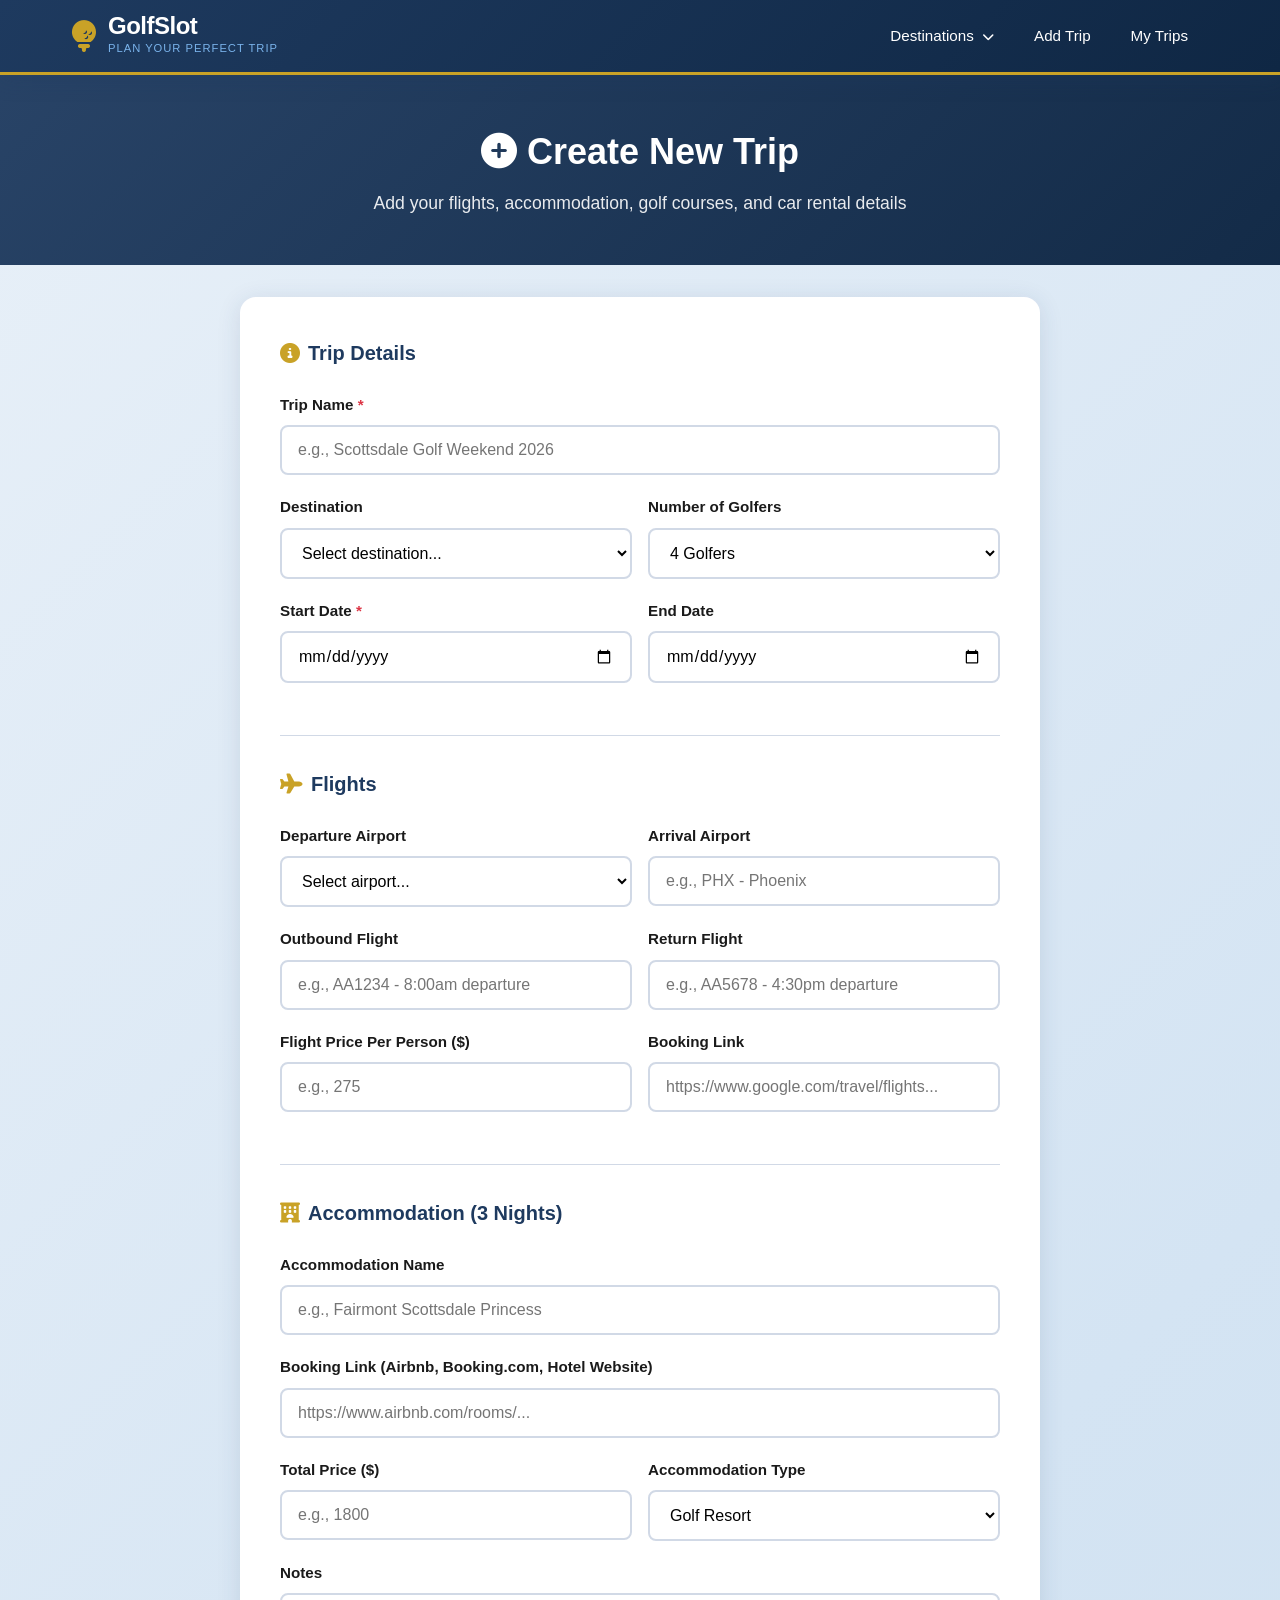
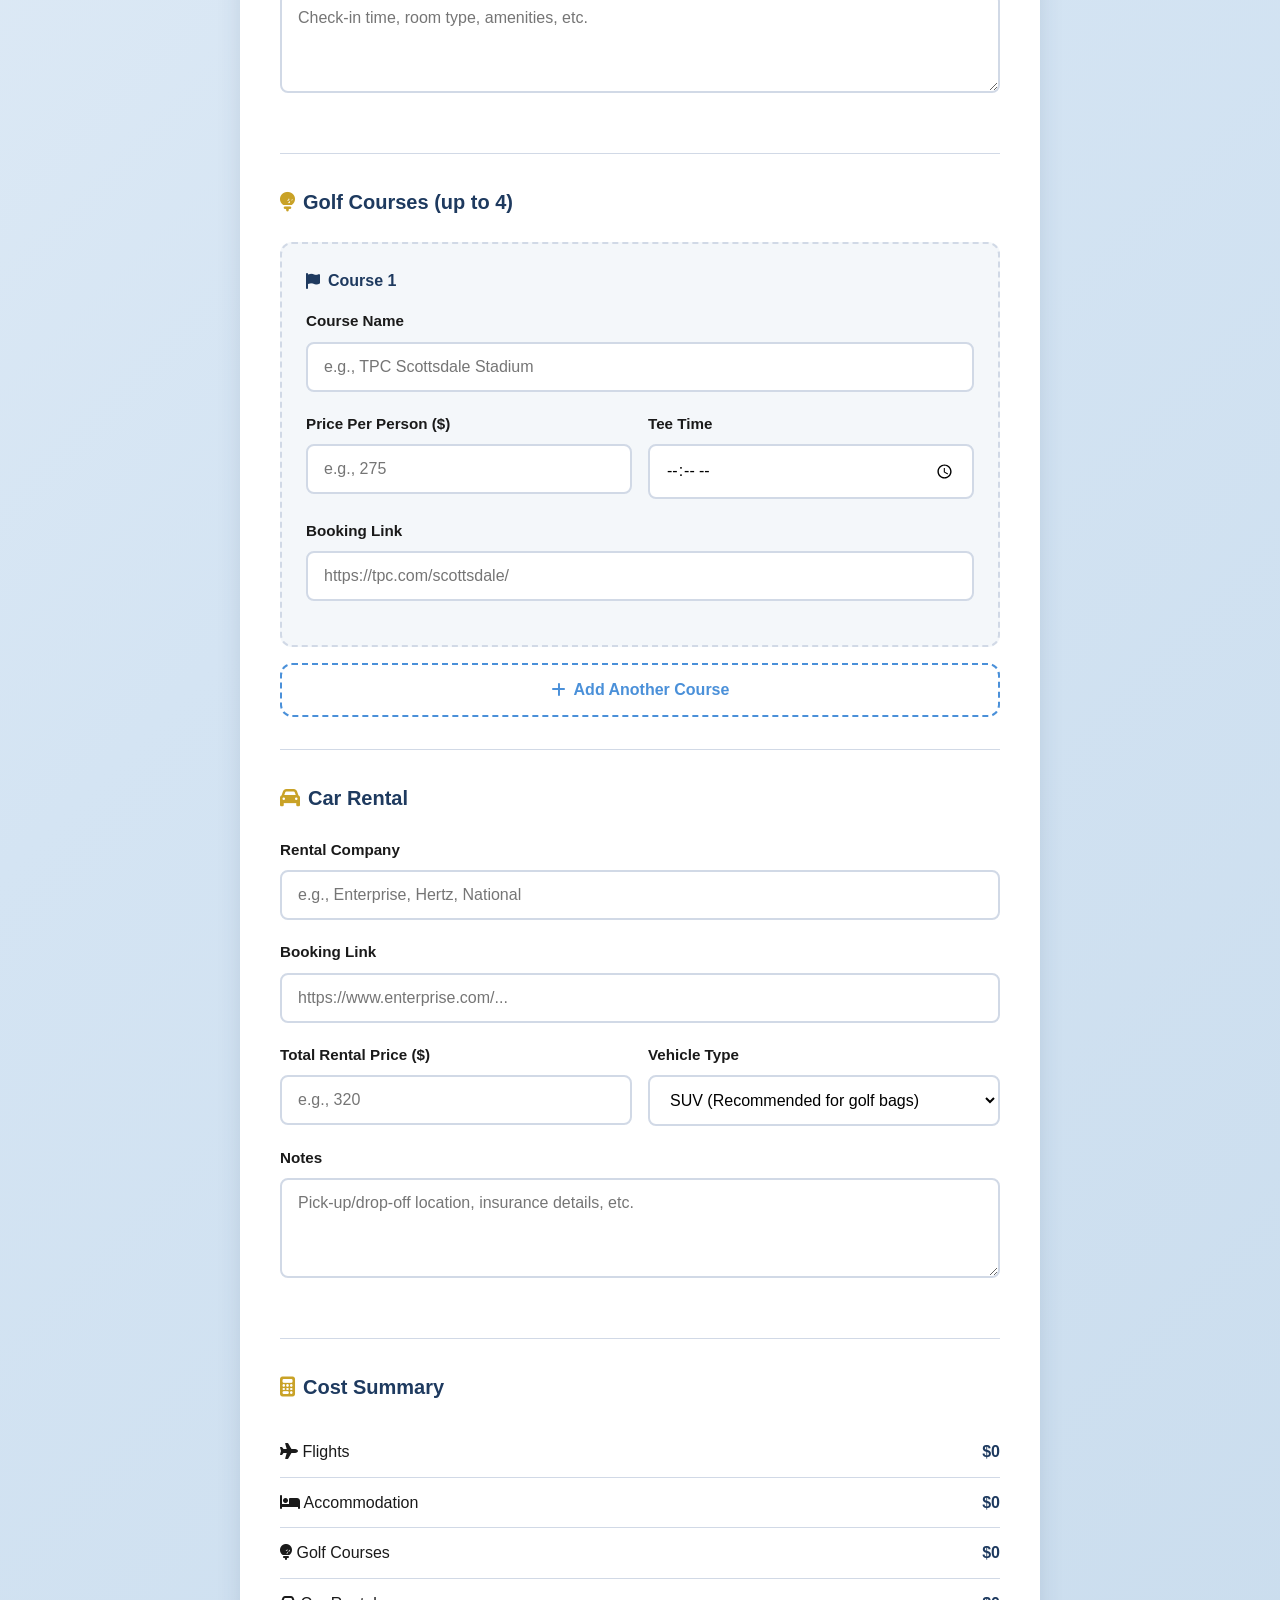
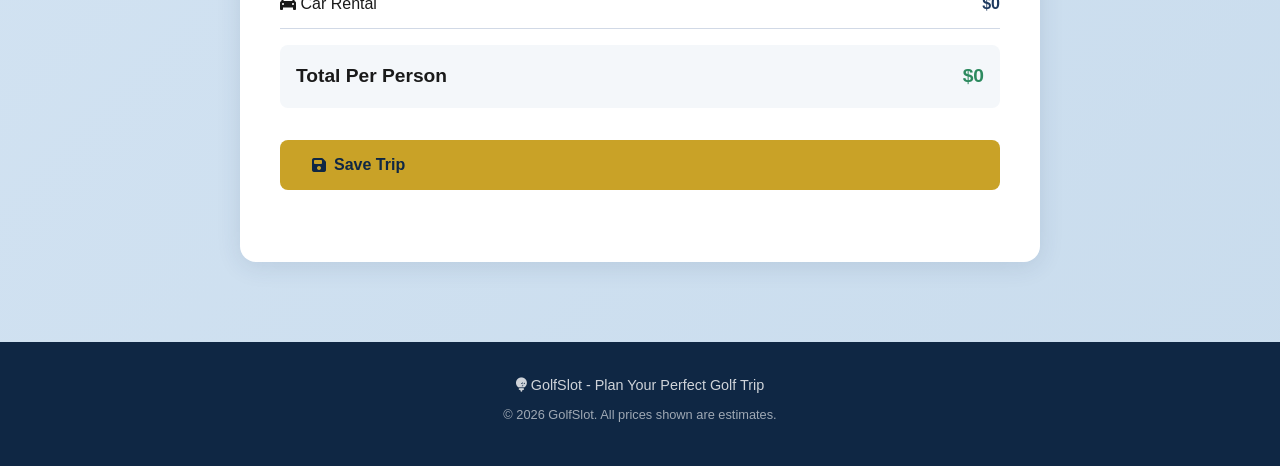
==== add-trip.html @ 65b86a1d "Initial commit: GolfSlot golf trip planner" ====
<!DOCTYPE html>
<html lang="en">
<head>
    <meta charset="UTF-8">
    <meta name="viewport" content="width=device-width, initial-scale=1.0">
    <meta name="description" content="Create your custom 3-night golf trip with flights, accommodation, courses, and car rental.">
    <title>Add New Trip | GolfSlot</title>
    <link rel="stylesheet" href="styles.css">
    <link rel="stylesheet" href="https://cdnjs.cloudflare.com/ajax/libs/font-awesome/6.4.0/css/all.min.css">
</head>
<body>
    <!-- Navigation -->
    <nav class="main-nav">
        <div class="nav-container">
            <a href="index.html" class="logo-link">
                <div class="site-logo">
                    <i class="fas fa-golf-ball logo-icon"></i>
                    <div class="logo-text-container">
                        <span class="logo-text">GolfSlot</span>
                        <span class="logo-tagline">Plan Your Perfect Trip</span>
                    </div>
                </div>
            </a>
            
            <button class="mobile-menu-toggle" aria-label="Toggle menu">
                <span></span>
                <span></span>
                <span></span>
            </button>
            
            <ul class="nav-menu">
                <li class="nav-item dropdown">
                    <a href="#" class="nav-link">
                        Destinations <i class="fas fa-chevron-down"></i>
                    </a>
                    <ul class="dropdown-menu">
                        <li><a href="scottsdale.html">Scottsdale, Arizona</a></li>
                        <li><a href="naples.html">Streamsong (via Tampa)</a></li>
                        <li><a href="dallas.html">Dallas/Fort Worth</a></li>
                        <li><a href="orlando.html">Streamsong (via Orlando)</a></li>
                    </ul>
                </li>
                
                <li class="nav-item">
                    <a href="add-trip.html" class="nav-link">Add Trip</a>
                </li>
                
                <li class="nav-item">
                    <a href="my-trips.html" class="nav-link">My Trips</a>
                </li>
            </ul>
        </div>
    </nav>

    <!-- Page Header -->
    <section class="itinerary-header">
        <h1><i class="fas fa-plus-circle"></i> Create New Trip</h1>
        <p>Add your flights, accommodation, golf courses, and car rental details</p>
    </section>

    <!-- Form Content -->
    <div class="container">
        <form class="form-container" id="tripForm">
            <!-- Trip Details Section -->
            <div class="form-section">
                <h2 class="form-section-title">
                    <i class="fas fa-info-circle"></i> Trip Details
                </h2>
                
                <div class="form-group">
                    <label for="tripName">Trip Name <span class="required">*</span></label>
                    <input type="text" id="tripName" class="form-input" placeholder="e.g., Scottsdale Golf Weekend 2026" required>
                </div>
                
                <div class="form-row">
                    <div class="form-group">
                        <label for="destination">Destination</label>
                        <select id="destination" class="form-select">
                            <option value="">Select destination...</option>
                            <option value="scottsdale">Scottsdale, Arizona</option>
                            <option value="naples">Naples, Florida</option>
                            <option value="dallas">Dallas/Fort Worth, Texas</option>
                            <option value="orlando">Orlando, Florida</option>
                            <option value="other">Other</option>
                        </select>
                    </div>
                    <div class="form-group">
                        <label for="numPeople">Number of Golfers</label>
                        <select id="numPeople" class="form-select">
                            <option value="2">2 Golfers</option>
                            <option value="3">3 Golfers</option>
                            <option value="4" selected>4 Golfers</option>
                            <option value="5">5 Golfers</option>
                            <option value="6">6 Golfers</option>
                            <option value="8">8 Golfers</option>
                        </select>
                    </div>
                </div>
                
                <div class="form-row">
                    <div class="form-group">
                        <label for="startDate">Start Date <span class="required">*</span></label>
                        <input type="date" id="startDate" class="form-input" required>
                    </div>
                    <div class="form-group">
                        <label for="endDate">End Date</label>
                        <input type="date" id="endDate" class="form-input">
                    </div>
                </div>
            </div>

            <!-- Flights Section -->
            <div class="form-section">
                <h2 class="form-section-title">
                    <i class="fas fa-plane"></i> Flights
                </h2>
                
                <div class="form-row">
                    <div class="form-group">
                        <label for="departureAirport">Departure Airport</label>
                        <select id="departureAirport" class="form-select">
                            <option value="">Select airport...</option>
                            <option value="LAX">LAX - Los Angeles</option>
                            <option value="EWR">EWR - Newark</option>
                            <option value="JFK">JFK - New York</option>
                            <option value="ORD">ORD - Chicago O'Hare</option>
                            <option value="SFO">SFO - San Francisco</option>
                            <option value="other">Other</option>
                        </select>
                    </div>
                    <div class="form-group">
                        <label for="arrivalAirport">Arrival Airport</label>
                        <input type="text" id="arrivalAirport" class="form-input" placeholder="e.g., PHX - Phoenix">
                    </div>
                </div>
                
                <div class="form-row">
                    <div class="form-group">
                        <label for="outboundFlight">Outbound Flight</label>
                        <input type="text" id="outboundFlight" class="form-input" placeholder="e.g., AA1234 - 8:00am departure">
                    </div>
                    <div class="form-group">
                        <label for="returnFlight">Return Flight</label>
                        <input type="text" id="returnFlight" class="form-input" placeholder="e.g., AA5678 - 4:30pm departure">
                    </div>
                </div>
                
                <div class="form-row">
                    <div class="form-group">
                        <label for="flightPrice">Flight Price Per Person ($)</label>
                        <input type="number" id="flightPrice" class="form-input" placeholder="e.g., 275" min="0" step="1">
                    </div>
                    <div class="form-group">
                        <label for="flightLink">Booking Link</label>
                        <input type="url" id="flightLink" class="form-input" placeholder="https://www.google.com/travel/flights...">
                    </div>
                </div>
            </div>

            <!-- Accommodation Section -->
            <div class="form-section">
                <h2 class="form-section-title">
                    <i class="fas fa-hotel"></i> Accommodation (3 Nights)
                </h2>
                
                <div class="form-group">
                    <label for="accommodationName">Accommodation Name</label>
                    <input type="text" id="accommodationName" class="form-input" placeholder="e.g., Fairmont Scottsdale Princess">
                </div>
                
                <div class="form-group">
                    <label for="accommodationLink">Booking Link (Airbnb, Booking.com, Hotel Website)</label>
                    <input type="url" id="accommodationLink" class="form-input" placeholder="https://www.airbnb.com/rooms/...">
                </div>
                
                <div class="form-row">
                    <div class="form-group">
                        <label for="accommodationPrice">Total Price ($)</label>
                        <input type="number" id="accommodationPrice" class="form-input" placeholder="e.g., 1800" min="0" step="1">
                    </div>
                    <div class="form-group">
                        <label for="accommodationType">Accommodation Type</label>
                        <select id="accommodationType" class="form-select">
                            <option value="resort">Golf Resort</option>
                            <option value="hotel">Hotel</option>
                            <option value="airbnb">Airbnb/Vacation Rental</option>
                            <option value="other">Other</option>
                        </select>
                    </div>
                </div>
                
                <div class="form-group">
                    <label for="accommodationNotes">Notes</label>
                    <textarea id="accommodationNotes" class="form-textarea" placeholder="Check-in time, room type, amenities, etc."></textarea>
                </div>
            </div>

            <!-- Golf Courses Section -->
            <div class="form-section">
                <h2 class="form-section-title">
                    <i class="fas fa-golf-ball"></i> Golf Courses (up to 4)
                </h2>
                
                <div id="coursesContainer">
                    <!-- Course 1 -->
                    <div class="course-entry" data-course="1">
                        <div class="course-entry-header">
                            <span class="course-entry-title">
                                <i class="fas fa-flag"></i> Course 1
                            </span>
                        </div>
                        <div class="form-group">
                            <label>Course Name</label>
                            <input type="text" class="form-input course-name" placeholder="e.g., TPC Scottsdale Stadium">
                        </div>
                        <div class="form-row">
                            <div class="form-group">
                                <label>Price Per Person ($)</label>
                                <input type="number" class="form-input course-price" placeholder="e.g., 275" min="0" step="1">
                            </div>
                            <div class="form-group">
                                <label>Tee Time</label>
                                <input type="time" class="form-input course-time">
                            </div>
                        </div>
                        <div class="form-group">
                            <label>Booking Link</label>
                            <input type="url" class="form-input course-link" placeholder="https://tpc.com/scottsdale/">
                        </div>
                    </div>
                </div>
                
                <button type="button" class="add-course-btn" id="addCourseBtn">
                    <i class="fas fa-plus"></i> Add Another Course
                </button>
            </div>

            <!-- Car Rental Section -->
            <div class="form-section">
                <h2 class="form-section-title">
                    <i class="fas fa-car"></i> Car Rental
                </h2>
                
                <div class="form-group">
                    <label for="carCompany">Rental Company</label>
                    <input type="text" id="carCompany" class="form-input" placeholder="e.g., Enterprise, Hertz, National">
                </div>
                
                <div class="form-group">
                    <label for="carLink">Booking Link</label>
                    <input type="url" id="carLink" class="form-input" placeholder="https://www.enterprise.com/...">
                </div>
                
                <div class="form-row">
                    <div class="form-group">
                        <label for="carPrice">Total Rental Price ($)</label>
                        <input type="number" id="carPrice" class="form-input" placeholder="e.g., 320" min="0" step="1">
                    </div>
                    <div class="form-group">
                        <label for="carType">Vehicle Type</label>
                        <select id="carType" class="form-select">
                            <option value="compact">Compact</option>
                            <option value="midsize">Midsize</option>
                            <option value="suv" selected>SUV (Recommended for golf bags)</option>
                            <option value="minivan">Minivan</option>
                            <option value="luxury">Luxury</option>
                        </select>
                    </div>
                </div>
                
                <div class="form-group">
                    <label for="carNotes">Notes</label>
                    <textarea id="carNotes" class="form-textarea" placeholder="Pick-up/drop-off location, insurance details, etc."></textarea>
                </div>
            </div>

            <!-- Summary & Save -->
            <div class="form-section" style="border-bottom: none;">
                <h2 class="form-section-title">
                    <i class="fas fa-calculator"></i> Cost Summary
                </h2>
                
                <div class="cost-summary" style="margin-top: 0; box-shadow: none; padding: 0;">
                    <div class="cost-item" id="summaryFlights">
                        <span><i class="fas fa-plane"></i> Flights</span>
                        <span>$0</span>
                    </div>
                    <div class="cost-item" id="summaryAccommodation">
                        <span><i class="fas fa-bed"></i> Accommodation</span>
                        <span>$0</span>
                    </div>
                    <div class="cost-item" id="summaryGolf">
                        <span><i class="fas fa-golf-ball"></i> Golf Courses</span>
                        <span>$0</span>
                    </div>
                    <div class="cost-item" id="summaryCar">
                        <span><i class="fas fa-car"></i> Car Rental</span>
                        <span>$0</span>
                    </div>
                    
                    <div class="cost-total" id="summaryTotal">
                        <span>Total Per Person</span>
                        <span>$0</span>
                    </div>
                </div>
                
                <div style="margin-top: 2rem;">
                    <button type="submit" class="btn btn-primary" style="width: 100%;">
                        <i class="fas fa-save"></i> Save Trip
                    </button>
                </div>
            </div>
        </form>
    </div>

    <!-- Footer -->
    <footer>
        <div class="footer-content">
            <p><i class="fas fa-golf-ball"></i> GolfSlot - Plan Your Perfect Golf Trip</p>
            <p style="font-size: 0.8rem; opacity: 0.6;">© 2026 GolfSlot. All prices shown are estimates.</p>
        </div>
    </footer>

    <script src="navigation.js"></script>
    <script>
        document.addEventListener('DOMContentLoaded', function() {
            let courseCount = 1;
            const maxCourses = 4;
            
            // Add Course Button
            const addCourseBtn = document.getElementById('addCourseBtn');
            const coursesContainer = document.getElementById('coursesContainer');
            
            addCourseBtn.addEventListener('click', function() {
                if (courseCount >= maxCourses) {
                    alert('Maximum of 4 courses allowed per trip.');
                    return;
                }
                
                courseCount++;
                
                const courseEntry = document.createElement('div');
                courseEntry.className = 'course-entry';
                courseEntry.dataset.course = courseCount;
                courseEntry.innerHTML = `
                    <div class="course-entry-header">
                        <span class="course-entry-title">
                            <i class="fas fa-flag"></i> Course ${courseCount}
                        </span>
                        <button type="button" class="remove-course-btn" title="Remove course">
                            <i class="fas fa-times"></i>
                        </button>
                    </div>
                    <div class="form-group">
                        <label>Course Name</label>
                        <input type="text" class="form-input course-name" placeholder="e.g., Troon North Monument">
                    </div>
                    <div class="form-row">
                        <div class="form-group">
                            <label>Price Per Person ($)</label>
                            <input type="number" class="form-input course-price" placeholder="e.g., 250" min="0" step="1">
                        </div>
                        <div class="form-group">
                            <label>Tee Time</label>
                            <input type="time" class="form-input course-time">
                        </div>
                    </div>
                    <div class="form-group">
                        <label>Booking Link</label>
                        <input type="url" class="form-input course-link" placeholder="https://www.coursename.com/book">
                    </div>
                `;
                
                coursesContainer.appendChild(courseEntry);
                
                // Add remove functionality
                const removeBtn = courseEntry.querySelector('.remove-course-btn');
                removeBtn.addEventListener('click', function() {
                    courseEntry.remove();
                    courseCount--;
                    updateCourseNumbers();
                    updateSummary();
                });
                
                // Add price listener
                const priceInput = courseEntry.querySelector('.course-price');
                priceInput.addEventListener('input', updateSummary);
                
                if (courseCount >= maxCourses) {
                    addCourseBtn.style.display = 'none';
                }
            });
            
            function updateCourseNumbers() {
                const entries = coursesContainer.querySelectorAll('.course-entry');
                entries.forEach((entry, index) => {
                    const title = entry.querySelector('.course-entry-title');
                    title.innerHTML = `<i class="fas fa-flag"></i> Course ${index + 1}`;
                });
                
                if (courseCount < maxCourses) {
                    addCourseBtn.style.display = 'flex';
                }
            }
            
            // Update Summary
            function updateSummary() {
                const numPeople = parseInt(document.getElementById('numPeople').value) || 4;
                
                // Flights (per person already)
                const flightPrice = parseFloat(document.getElementById('flightPrice').value) || 0;
                
                // Accommodation (total divided by people)
                const accommodationPrice = parseFloat(document.getElementById('accommodationPrice').value) || 0;
                const accommodationPerPerson = Math.round(accommodationPrice / numPeople);
                
                // Golf courses (sum of all per-person prices)
                const coursePrices = document.querySelectorAll('.course-price');
                let totalGolf = 0;
                coursePrices.forEach(input => {
                    totalGolf += parseFloat(input.value) || 0;
                });
                
                // Car rental (total divided by people)
                const carPrice = parseFloat(document.getElementById('carPrice').value) || 0;
                const carPerPerson = Math.round(carPrice / numPeople);
                
                // Update display
                document.querySelector('#summaryFlights span:last-child').textContent = `$${flightPrice}`;
                document.querySelector('#summaryAccommodation span:last-child').textContent = `$${accommodationPerPerson}`;
                document.querySelector('#summaryGolf span:last-child').textContent = `$${totalGolf}`;
                document.querySelector('#summaryCar span:last-child').textContent = `$${carPerPerson}`;
                
                const total = flightPrice + accommodationPerPerson + totalGolf + carPerPerson;
                document.querySelector('#summaryTotal span:last-child').textContent = `$${total}`;
            }
            
            // Add listeners to update summary
            document.getElementById('flightPrice').addEventListener('input', updateSummary);
            document.getElementById('accommodationPrice').addEventListener('input', updateSummary);
            document.getElementById('carPrice').addEventListener('input', updateSummary);
            document.getElementById('numPeople').addEventListener('change', updateSummary);
            document.querySelector('.course-price').addEventListener('input', updateSummary);
            
            // Form submission
            document.getElementById('tripForm').addEventListener('submit', function(e) {
                e.preventDefault();
                
                // Gather form data
                const tripData = {
                    id: Date.now(),
                    name: document.getElementById('tripName').value,
                    destination: document.getElementById('destination').value,
                    startDate: document.getElementById('startDate').value,
                    endDate: document.getElementById('endDate').value,
                    numPeople: parseInt(document.getElementById('numPeople').value),
                    flights: {
                        departure: document.getElementById('departureAirport').value,
                        arrival: document.getElementById('arrivalAirport').value,
                        outbound: document.getElementById('outboundFlight').value,
                        return: document.getElementById('returnFlight').value,
                        pricePerPerson: parseFloat(document.getElementById('flightPrice').value) || 0,
                        link: document.getElementById('flightLink').value
                    },
                    accommodation: {
                        name: document.getElementById('accommodationName').value,
                        link: document.getElementById('accommodationLink').value,
                        price: parseFloat(document.getElementById('accommodationPrice').value) || 0,
                        type: document.getElementById('accommodationType').value,
                        notes: document.getElementById('accommodationNotes').value
                    },
                    courses: [],
                    car: {
                        company: document.getElementById('carCompany').value,
                        link: document.getElementById('carLink').value,
                        price: parseFloat(document.getElementById('carPrice').value) || 0,
                        type: document.getElementById('carType').value,
                        notes: document.getElementById('carNotes').value
                    }
                };
                
                // Gather course data
                const courseEntries = document.querySelectorAll('.course-entry');
                courseEntries.forEach(entry => {
                    const name = entry.querySelector('.course-name').value;
                    if (name) {
                        tripData.courses.push({
                            name: name,
                            price: parseFloat(entry.querySelector('.course-price').value) || 0,
                            time: entry.querySelector('.course-time').value,
                            link: entry.querySelector('.course-link').value
                        });
                    }
                });
                
                // Save to localStorage
                let trips = JSON.parse(localStorage.getItem('golfTrips') || '[]');
                trips.push(tripData);
                localStorage.setItem('golfTrips', JSON.stringify(trips));
                
                // Redirect to my trips
                alert('Trip saved successfully!');
                window.location.href = 'my-trips.html';
            });
        });
    </script>
</body>
</html>
---- styles.css ----
* {
    margin: 0;
    padding: 0;
    box-sizing: border-box;
}

:root {
    --primary-color: #1e3a5f;
    --primary-dark: #0f2744;
    --primary-light: #2d5a8a;
    --accent-color: #4a90d9;
    --accent-light: #7ab3eb;
    --success-color: #2d8a5f;
    --success-light: #4dab7f;
    --gold-color: #c9a227;
    --gold-light: #e6c755;
    --danger-color: #dc3545;
    --text-dark: #1a1a1a;
    --text-medium: #4a4a4a;
    --text-light: #6b6b6b;
    --bg-light: #f4f7fa;
    --bg-white: #ffffff;
    --border-color: #d1d9e6;
    --border-dark: #8b9dc3;
}

body {
    font-family: 'Segoe UI', 'SF Pro Display', -apple-system, BlinkMacSystemFont, sans-serif;
    background: linear-gradient(135deg, #e8f0f8 0%, #d4e4f3 50%, #c9dced 100%);
    min-height: 100vh;
    padding: 0;
    color: var(--text-dark);
    line-height: 1.6;
}

/* Navigation Styles */
.main-nav {
    background: linear-gradient(135deg, var(--primary-color) 0%, var(--primary-dark) 100%);
    border-bottom: 3px solid var(--gold-color);
    box-shadow: 0 4px 20px rgba(30, 58, 95, 0.25);
    position: sticky;
    top: 0;
    z-index: 1000;
}

.nav-container {
    max-width: 1200px;
    margin: 0 auto;
    display: flex;
    align-items: center;
    justify-content: space-between;
    padding: 0 2rem;
}

.logo-link {
    text-decoration: none;
}

.site-logo {
    display: flex;
    align-items: center;
    gap: 0.75rem;
    padding: 0.75rem 0;
}

.logo-icon {
    font-size: 2rem;
    color: var(--gold-color);
}

.logo-text-container {
    display: flex;
    flex-direction: column;
    gap: 0.1rem;
}

.logo-text {
    font-size: 1.5rem;
    font-weight: 700;
    color: #ffffff;
    line-height: 1;
    letter-spacing: -0.5px;
}

.logo-tagline {
    font-size: 0.7rem;
    color: var(--accent-light);
    text-transform: uppercase;
    letter-spacing: 1px;
}

/* Mobile Menu Toggle */
.mobile-menu-toggle {
    display: none;
    flex-direction: column;
    gap: 5px;
    background: none;
    border: none;
    cursor: pointer;
    padding: 0.5rem;
    z-index: 1001;
}

.mobile-menu-toggle span {
    display: block;
    width: 28px;
    height: 3px;
    background: white;
    transition: all 0.3s ease;
    border-radius: 2px;
}

.mobile-menu-toggle.active span:nth-child(1) {
    transform: rotate(45deg) translate(5px, 6px);
}

.mobile-menu-toggle.active span:nth-child(2) {
    opacity: 0;
}

.mobile-menu-toggle.active span:nth-child(3) {
    transform: rotate(-45deg) translate(6px, -6px);
}

.nav-menu {
    display: flex;
    list-style: none;
    gap: 0;
    margin: 0;
    padding: 0;
}

.nav-item {
    position: relative;
}

.nav-link {
    display: block;
    padding: 1.5rem 1.25rem;
    color: white;
    text-decoration: none;
    font-weight: 500;
    transition: all 0.2s ease;
    font-size: 0.95rem;
}

.nav-link:hover {
    background: rgba(255, 255, 255, 0.1);
    color: var(--gold-light);
}

.nav-link i {
    font-size: 0.75rem;
    margin-left: 0.25rem;
}

.dropdown-menu {
    position: absolute;
    top: 100%;
    left: 0;
    background: white;
    min-width: 220px;
    box-shadow: 0 8px 24px rgba(0, 0, 0, 0.15);
    list-style: none;
    margin: 0;
    padding: 0.5rem 0;
    opacity: 0;
    visibility: hidden;
    transform: translateY(-10px);
    transition: all 0.2s ease;
    border-radius: 0 0 8px 8px;
}

.dropdown:hover .dropdown-menu {
    opacity: 1;
    visibility: visible;
    transform: translateY(0);
}

.dropdown-menu li {
    margin: 0;
}

.dropdown-menu a {
    display: block;
    padding: 0.75rem 1.25rem;
    color: var(--text-dark);
    text-decoration: none;
    transition: all 0.2s ease;
}

.dropdown-menu a:hover {
    background: var(--bg-light);
    color: var(--primary-color);
    padding-left: 1.5rem;
}

/* Container */
.container {
    max-width: 1200px;
    margin: 0 auto;
    padding: 2rem;
}

/* Hero Section */
.hero {
    background: linear-gradient(135deg, rgba(30, 58, 95, 0.92) 0%, rgba(15, 39, 68, 0.95) 100%),
                url('https://images.unsplash.com/photo-1587174486073-ae5e5cff23aa?w=1600&h=600&fit=crop') center/cover;
    padding: 4rem 2rem;
    text-align: center;
    color: white;
}

.hero h1 {
    font-size: 2.75rem;
    font-weight: 700;
    margin-bottom: 1rem;
    text-shadow: 0 2px 4px rgba(0, 0, 0, 0.3);
}

.hero p {
    font-size: 1.2rem;
    opacity: 0.95;
    max-width: 600px;
    margin: 0 auto 2rem;
}

.hero-cta {
    display: inline-flex;
    gap: 1rem;
    flex-wrap: wrap;
    justify-content: center;
}

.btn {
    display: inline-flex;
    align-items: center;
    gap: 0.5rem;
    padding: 1rem 2rem;
    font-size: 1rem;
    font-weight: 600;
    border-radius: 8px;
    text-decoration: none;
    transition: all 0.3s ease;
    cursor: pointer;
    border: none;
}

.btn-primary {
    background: var(--gold-color);
    color: var(--primary-dark);
}

.btn-primary:hover {
    background: var(--gold-light);
    transform: translateY(-2px);
    box-shadow: 0 4px 12px rgba(201, 162, 39, 0.4);
}

.btn-secondary {
    background: transparent;
    color: white;
    border: 2px solid white;
}

.btn-secondary:hover {
    background: white;
    color: var(--primary-dark);
}

/* Section Styles */
.section {
    padding: 3rem 0;
}

.section-title {
    color: var(--primary-color);
    font-size: 1.75rem;
    margin-bottom: 2rem;
    display: flex;
    align-items: center;
    gap: 0.75rem;
    justify-content: center;
}

.section-title i {
    color: var(--gold-color);
}

/* Trip Cards Grid */
.trips-grid {
    display: grid;
    grid-template-columns: repeat(auto-fit, minmax(340px, 1fr));
    gap: 2rem;
    margin-top: 2rem;
}

.trip-card {
    background: white;
    border-radius: 16px;
    overflow: hidden;
    box-shadow: 0 4px 20px rgba(30, 58, 95, 0.12);
    transition: all 0.3s ease;
    text-decoration: none;
    color: inherit;
    display: block;
}

.trip-card:hover {
    transform: translateY(-8px);
    box-shadow: 0 12px 40px rgba(30, 58, 95, 0.2);
}

.trip-card-image {
    height: 200px;
    background: linear-gradient(135deg, var(--primary-color) 0%, var(--primary-light) 100%);
    display: flex;
    align-items: center;
    justify-content: center;
    position: relative;
    overflow: hidden;
}

.trip-card-image img {
    width: 100%;
    height: 100%;
    object-fit: cover;
}

.trip-card-badge {
    position: absolute;
    top: 1rem;
    right: 1rem;
    background: var(--gold-color);
    color: var(--primary-dark);
    padding: 0.5rem 1rem;
    border-radius: 20px;
    font-weight: 600;
    font-size: 0.85rem;
}

.trip-card-content {
    padding: 1.5rem;
}

.trip-card-content h3 {
    font-size: 1.35rem;
    color: var(--primary-color);
    margin-bottom: 0.75rem;
}

.trip-card-content p {
    color: var(--text-medium);
    margin-bottom: 1rem;
    line-height: 1.6;
}

.trip-highlights {
    display: flex;
    flex-wrap: wrap;
    gap: 0.5rem;
    margin-bottom: 1rem;
}

.highlight-tag {
    background: var(--bg-light);
    color: var(--primary-color);
    padding: 0.35rem 0.75rem;
    border-radius: 20px;
    font-size: 0.8rem;
    font-weight: 500;
}

.trip-card-footer {
    display: flex;
    justify-content: space-between;
    align-items: center;
    padding-top: 1rem;
    border-top: 1px solid var(--border-color);
}

.view-itinerary {
    color: var(--accent-color);
    font-weight: 600;
    display: flex;
    align-items: center;
    gap: 0.5rem;
}

/* Itinerary Page Styles */
.itinerary-header {
    background: linear-gradient(135deg, rgba(30, 58, 95, 0.95) 0%, rgba(15, 39, 68, 0.98) 100%),
                url('https://images.unsplash.com/photo-1535131749006-b7f58c99034b?w=1600&h=400&fit=crop') center/cover;
    padding: 3rem 2rem;
    text-align: center;
    color: white;
}

.itinerary-header h1 {
    font-size: 2.25rem;
    margin-bottom: 0.5rem;
}

.itinerary-header p {
    opacity: 0.9;
    font-size: 1.1rem;
}

.itinerary-content {
    max-width: 900px;
    margin: 0 auto;
    padding: 2rem;
}

.day-card {
    background: white;
    border-radius: 12px;
    margin-bottom: 1.5rem;
    overflow: hidden;
    box-shadow: 0 2px 12px rgba(30, 58, 95, 0.1);
}

.day-header {
    background: linear-gradient(135deg, var(--primary-color) 0%, var(--primary-light) 100%);
    color: white;
    padding: 1rem 1.5rem;
    display: flex;
    align-items: center;
    gap: 1rem;
}

.day-number {
    background: var(--gold-color);
    color: var(--primary-dark);
    width: 50px;
    height: 50px;
    border-radius: 50%;
    display: flex;
    align-items: center;
    justify-content: center;
    font-weight: 700;
    font-size: 1.25rem;
}

.day-title h3 {
    font-size: 1.25rem;
    margin-bottom: 0.25rem;
}

.day-title span {
    opacity: 0.85;
    font-size: 0.9rem;
}

.day-content {
    padding: 1.5rem;
}

.activity-item {
    display: flex;
    gap: 1rem;
    padding: 1rem 0;
    border-bottom: 1px solid var(--border-color);
}

.activity-item:last-child {
    border-bottom: none;
}

.activity-time {
    min-width: 80px;
    color: var(--accent-color);
    font-weight: 600;
    font-size: 0.9rem;
}

.activity-details h4 {
    color: var(--text-dark);
    margin-bottom: 0.25rem;
}

.activity-details p {
    color: var(--text-medium);
    font-size: 0.9rem;
}

.activity-link {
    color: var(--accent-color);
    text-decoration: none;
    font-weight: 500;
    display: inline-flex;
    align-items: center;
    gap: 0.25rem;
    margin-top: 0.5rem;
}

.activity-link:hover {
    text-decoration: underline;
}

/* Cost Summary */
.cost-summary {
    background: white;
    border-radius: 12px;
    padding: 2rem;
    margin-top: 2rem;
    box-shadow: 0 2px 12px rgba(30, 58, 95, 0.1);
}

.cost-summary h2 {
    color: var(--primary-color);
    margin-bottom: 1.5rem;
    display: flex;
    align-items: center;
    gap: 0.5rem;
}

.cost-item {
    display: flex;
    justify-content: space-between;
    padding: 0.75rem 0;
    border-bottom: 1px solid var(--border-color);
}

.cost-item:last-child {
    border-bottom: none;
}

.cost-item span:first-child {
    color: var(--text-dark);
}

.cost-item span:last-child {
    font-weight: 600;
    color: var(--primary-color);
}

.cost-total {
    background: var(--bg-light);
    margin-top: 1rem;
    padding: 1rem;
    border-radius: 8px;
    display: flex;
    justify-content: space-between;
    font-size: 1.2rem;
    font-weight: 700;
}

.cost-total span:last-child {
    color: var(--success-color);
}

/* Form Styles */
.form-container {
    max-width: 800px;
    margin: 0 auto;
    background: white;
    border-radius: 16px;
    padding: 2.5rem;
    box-shadow: 0 4px 24px rgba(30, 58, 95, 0.12);
}

.form-section {
    margin-bottom: 2rem;
    padding-bottom: 2rem;
    border-bottom: 1px solid var(--border-color);
}

.form-section:last-of-type {
    border-bottom: none;
    margin-bottom: 0;
}

.form-section-title {
    color: var(--primary-color);
    font-size: 1.25rem;
    margin-bottom: 1.5rem;
    display: flex;
    align-items: center;
    gap: 0.5rem;
}

.form-section-title i {
    color: var(--gold-color);
}

.form-group {
    margin-bottom: 1.25rem;
}

.form-group label {
    display: block;
    font-weight: 600;
    color: var(--text-dark);
    margin-bottom: 0.5rem;
    font-size: 0.95rem;
}

.form-group label .required {
    color: var(--danger-color);
}

.form-input,
.form-select,
.form-textarea {
    width: 100%;
    padding: 0.875rem 1rem;
    font-size: 1rem;
    border: 2px solid var(--border-color);
    border-radius: 8px;
    font-family: inherit;
    background: var(--bg-white);
    transition: border-color 0.2s, box-shadow 0.2s;
}

.form-input:focus,
.form-select:focus,
.form-textarea:focus {
    outline: none;
    border-color: var(--accent-color);
    box-shadow: 0 0 0 3px rgba(74, 144, 217, 0.15);
}

.form-textarea {
    min-height: 100px;
    resize: vertical;
}

.form-row {
    display: grid;
    grid-template-columns: repeat(2, 1fr);
    gap: 1rem;
}

/* Golf Course Entry */
.course-entry {
    background: var(--bg-light);
    border-radius: 12px;
    padding: 1.5rem;
    margin-bottom: 1rem;
    border: 2px dashed var(--border-color);
}

.course-entry-header {
    display: flex;
    justify-content: space-between;
    align-items: center;
    margin-bottom: 1rem;
}

.course-entry-title {
    font-weight: 600;
    color: var(--primary-color);
    display: flex;
    align-items: center;
    gap: 0.5rem;
}

.remove-course-btn {
    background: none;
    border: none;
    color: var(--danger-color);
    cursor: pointer;
    font-size: 1.25rem;
    padding: 0.25rem;
    opacity: 0.7;
    transition: opacity 0.2s;
}

.remove-course-btn:hover {
    opacity: 1;
}

.add-course-btn {
    display: flex;
    align-items: center;
    justify-content: center;
    gap: 0.5rem;
    width: 100%;
    padding: 1rem;
    background: transparent;
    border: 2px dashed var(--accent-color);
    border-radius: 12px;
    color: var(--accent-color);
    font-weight: 600;
    cursor: pointer;
    transition: all 0.2s;
    font-size: 1rem;
}

.add-course-btn:hover {
    background: rgba(74, 144, 217, 0.1);
    border-style: solid;
}

/* Trip Type Selection */
.trip-type-options {
    display: grid;
    grid-template-columns: repeat(2, 1fr);
    gap: 1rem;
}

.trip-type-option {
    position: relative;
}

.trip-type-option input {
    position: absolute;
    opacity: 0;
    width: 100%;
    height: 100%;
    cursor: pointer;
}

.trip-type-label {
    display: flex;
    flex-direction: column;
    align-items: center;
    padding: 1.5rem;
    background: var(--bg-light);
    border: 2px solid var(--border-color);
    border-radius: 12px;
    cursor: pointer;
    transition: all 0.2s;
}

.trip-type-option input:checked + .trip-type-label {
    border-color: var(--accent-color);
    background: rgba(74, 144, 217, 0.1);
}

.trip-type-label i {
    font-size: 2rem;
    color: var(--primary-color);
    margin-bottom: 0.5rem;
}

.trip-type-label span {
    font-weight: 600;
    color: var(--text-dark);
}

/* Saved Trips Section */
.saved-trips {
    margin-top: 3rem;
}

.no-trips-message {
    text-align: center;
    padding: 3rem;
    background: white;
    border-radius: 12px;
    color: var(--text-medium);
}

.no-trips-message i {
    font-size: 3rem;
    color: var(--border-color);
    margin-bottom: 1rem;
    display: block;
}

/* Footer */
footer {
    background: var(--primary-dark);
    color: white;
    padding: 2rem;
    text-align: center;
    margin-top: 3rem;
}

.footer-content {
    max-width: 800px;
    margin: 0 auto;
}

.footer-content p {
    opacity: 0.8;
    font-size: 0.9rem;
    margin-bottom: 0.5rem;
}

/* Responsive Design */
@media (max-width: 768px) {
    /* Mobile Navigation */
    .mobile-menu-toggle {
        display: flex;
    }
    
    .nav-container {
        padding: 0 1rem;
    }
    
    .logo-text {
        font-size: 1.25rem;
    }
    
    .logo-tagline {
        display: none;
    }
    
    .nav-menu {
        position: fixed;
        top: 70px;
        left: 0;
        right: 0;
        background: white;
        flex-direction: column;
        padding: 0;
        max-height: 0;
        overflow: hidden;
        transition: max-height 0.3s ease;
        box-shadow: 0 4px 12px rgba(0, 0, 0, 0.15);
    }
    
    .nav-menu .nav-link {
        color: var(--text-dark);
    }
    
    .nav-menu .nav-link:hover {
        background: var(--bg-light);
        color: var(--primary-color);
    }
    
    .nav-menu.active {
        max-height: calc(100vh - 70px);
        overflow-y: auto;
    }
    
    .nav-item {
        border-bottom: 1px solid #f0f0f0;
    }
    
    .nav-link {
        padding: 1rem 1.5rem;
        display: flex;
        justify-content: space-between;
        align-items: center;
    }
    
    .dropdown-menu {
        position: static;
        opacity: 1;
        visibility: visible;
        transform: none;
        box-shadow: none;
        max-height: 0;
        overflow: hidden;
        transition: max-height 0.3s ease;
        background: #f8f9fa;
        border-radius: 0;
    }
    
    .dropdown.active .dropdown-menu {
        max-height: 500px;
    }
    
    .dropdown-menu li {
        border-bottom: 1px solid #e0e0e0;
    }
    
    .dropdown-menu li:last-child {
        border-bottom: none;
    }
    
    .dropdown-menu a {
        padding: 0.875rem 2rem;
    }

    /* Hero Mobile */
    .hero {
        padding: 2.5rem 1.5rem;
    }
    
    .hero h1 {
        font-size: 1.75rem;
    }
    
    .hero p {
        font-size: 1rem;
    }
    
    .hero-cta {
        flex-direction: column;
        gap: 0.75rem;
    }
    
    .btn {
        width: 100%;
        justify-content: center;
    }

    /* Content Mobile */
    .container {
        padding: 1rem;
    }
    
    .section-title {
        font-size: 1.35rem;
    }
    
    .trips-grid {
        grid-template-columns: 1fr;
        gap: 1.5rem;
    }
    
    .trip-card-image {
        height: 180px;
    }
    
    /* Form Mobile */
    .form-container {
        padding: 1.5rem;
        border-radius: 12px;
    }
    
    .form-row {
        grid-template-columns: 1fr;
    }
    
    .trip-type-options {
        grid-template-columns: 1fr;
    }
    
    .course-entry {
        padding: 1rem;
    }
    
    /* Itinerary Mobile */
    .itinerary-header {
        padding: 2rem 1rem;
    }
    
    .itinerary-header h1 {
        font-size: 1.5rem;
    }
    
    .itinerary-content {
        padding: 1rem;
    }
    
    .day-header {
        padding: 1rem;
    }
    
    .day-number {
        width: 40px;
        height: 40px;
        font-size: 1rem;
    }
    
    .day-title h3 {
        font-size: 1.1rem;
    }
    
    .activity-item {
        flex-direction: column;
        gap: 0.5rem;
    }
    
    .activity-time {
        min-width: auto;
    }
    
    .cost-summary {
        padding: 1.5rem;
    }
}

/* Print Styles */
@media print {
    .main-nav,
    .hero-cta,
    footer {
        display: none;
    }
    
    body {
        background: white;
    }
    
    .trip-card,
    .day-card,
    .cost-summary {
        box-shadow: none;
        border: 1px solid #ddd;
    }
}
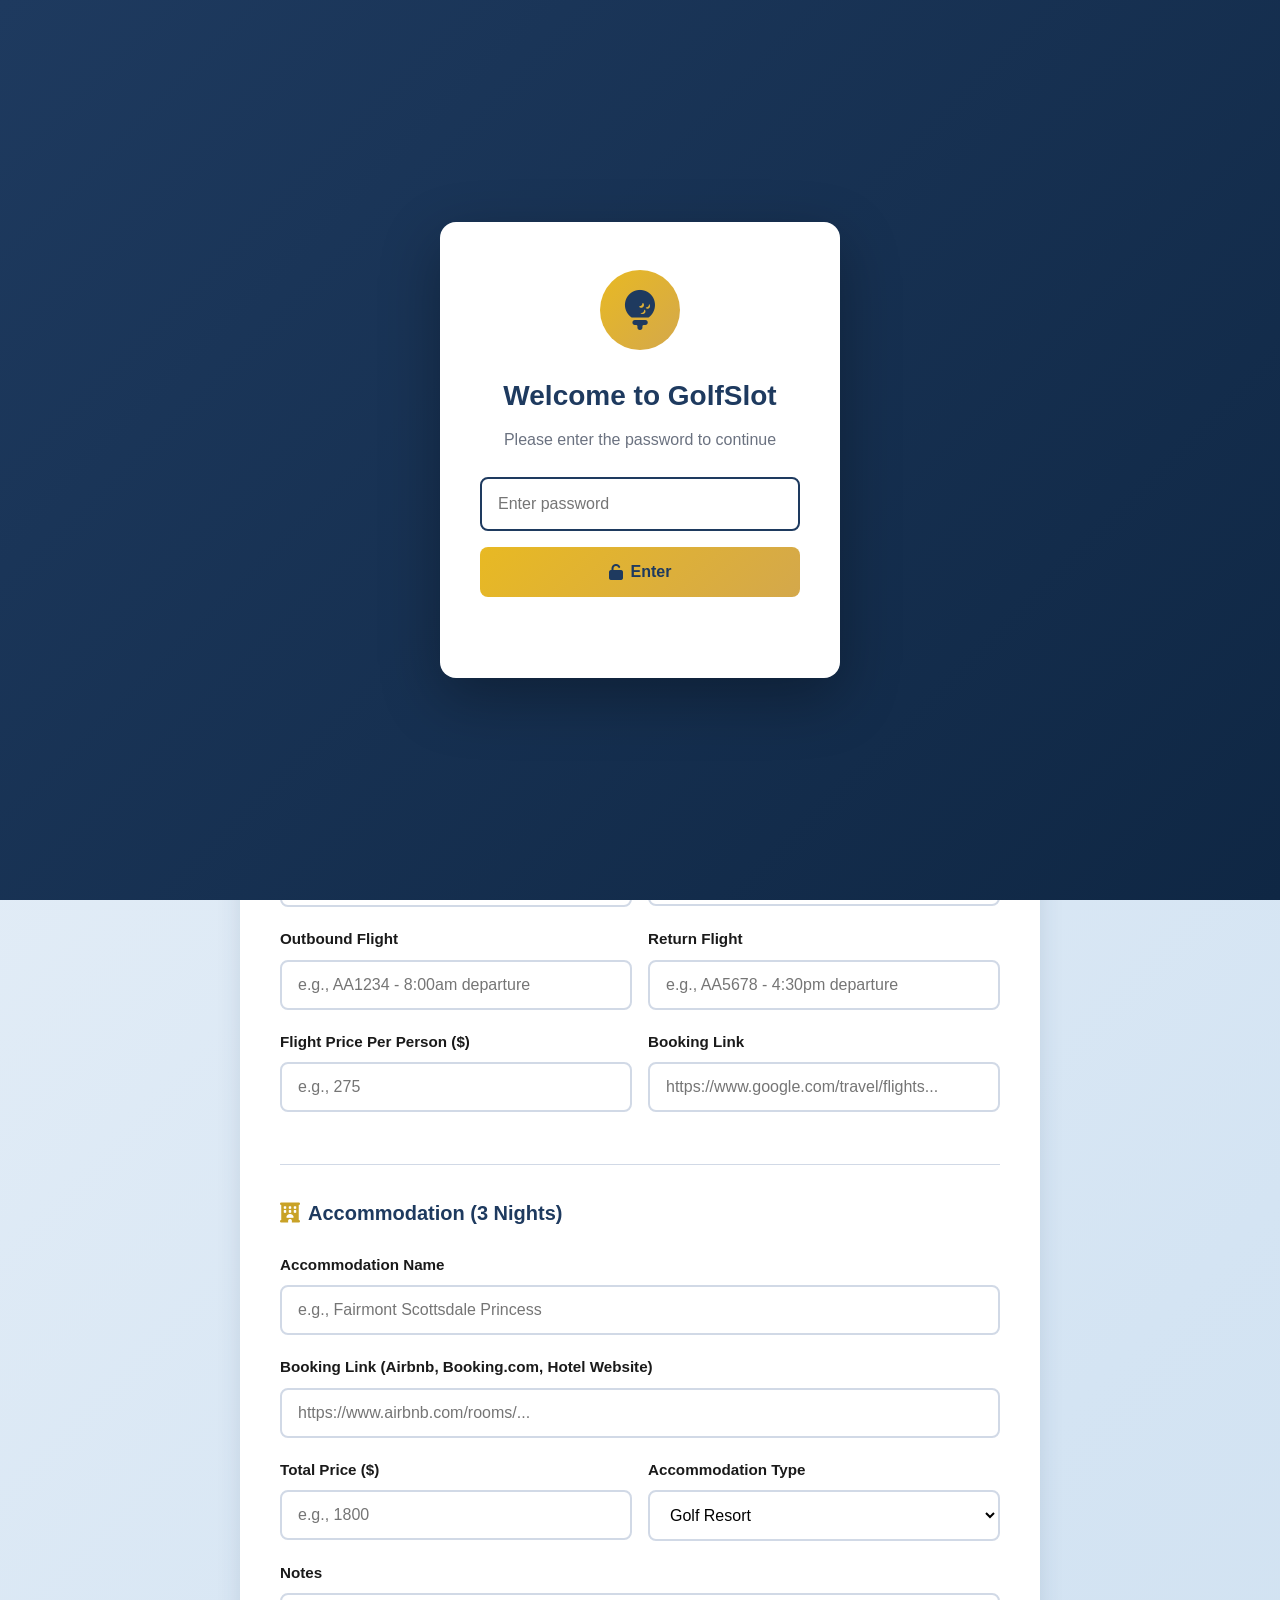
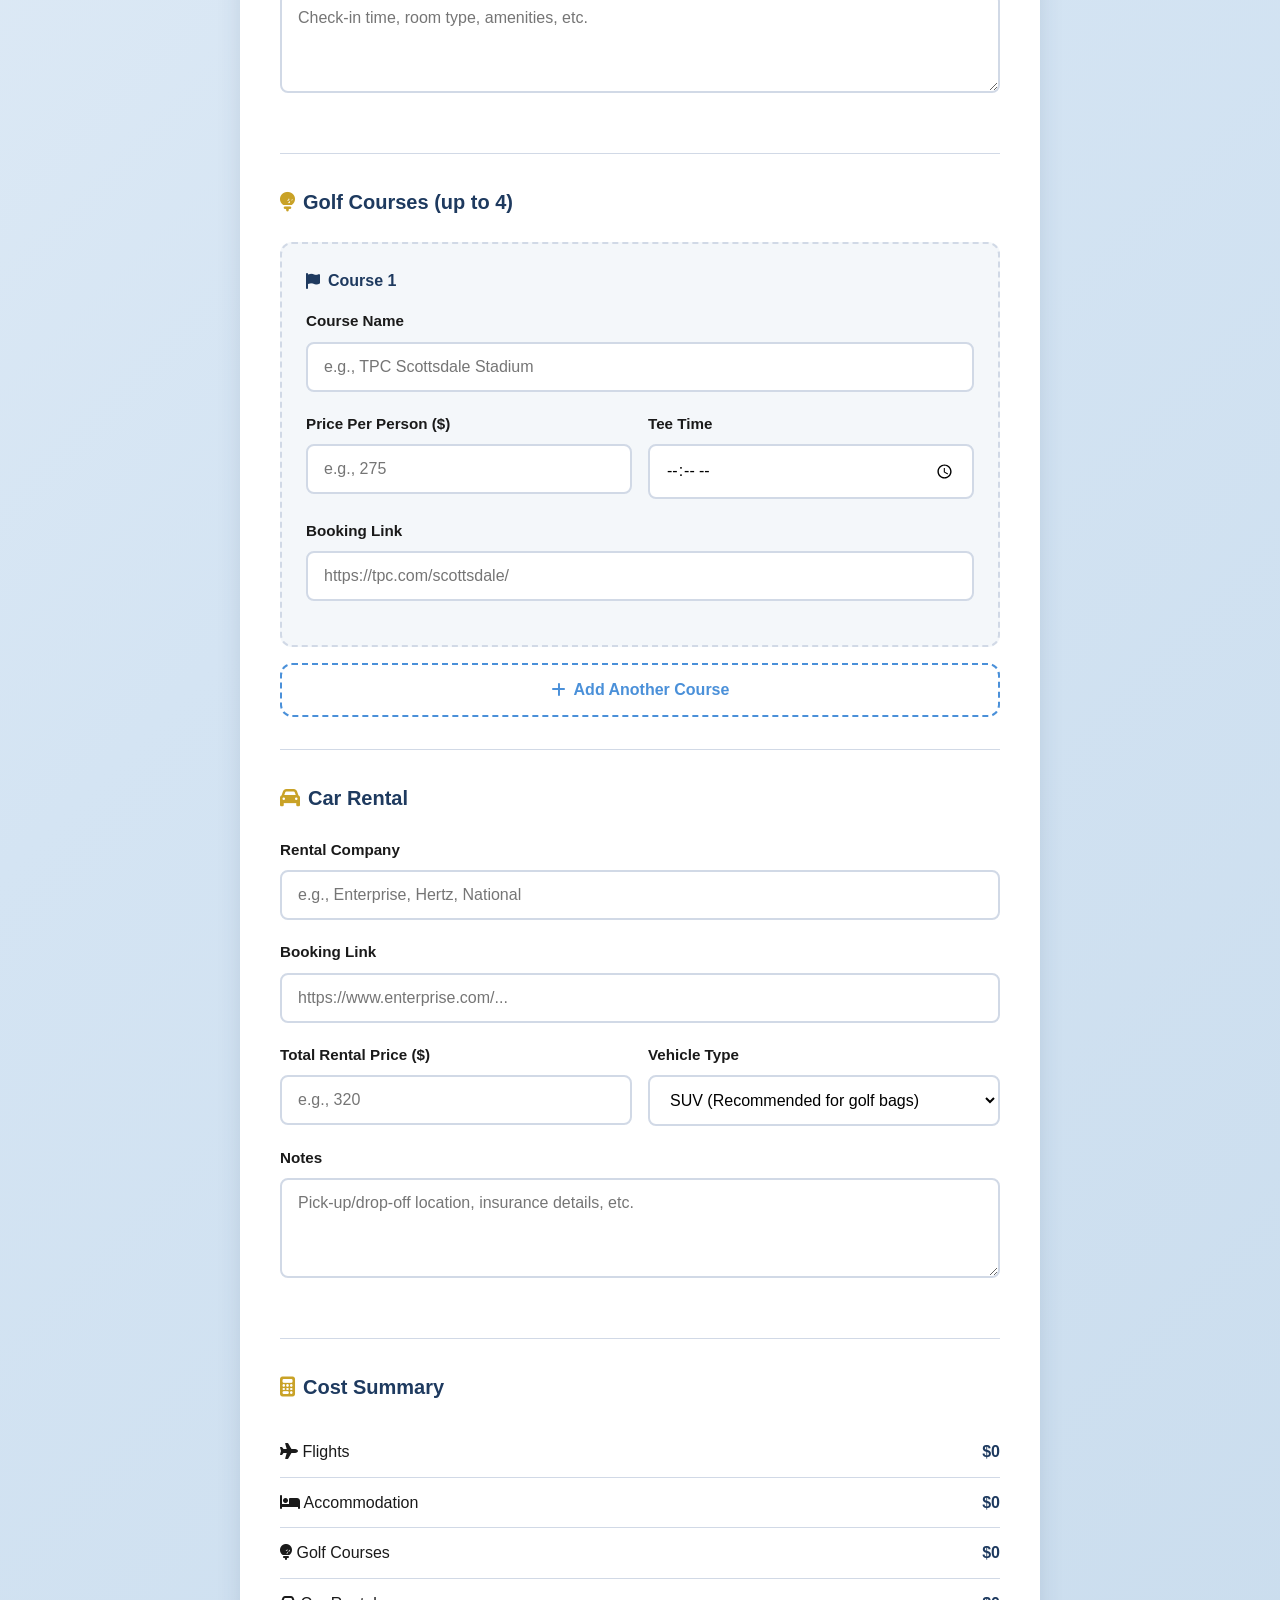
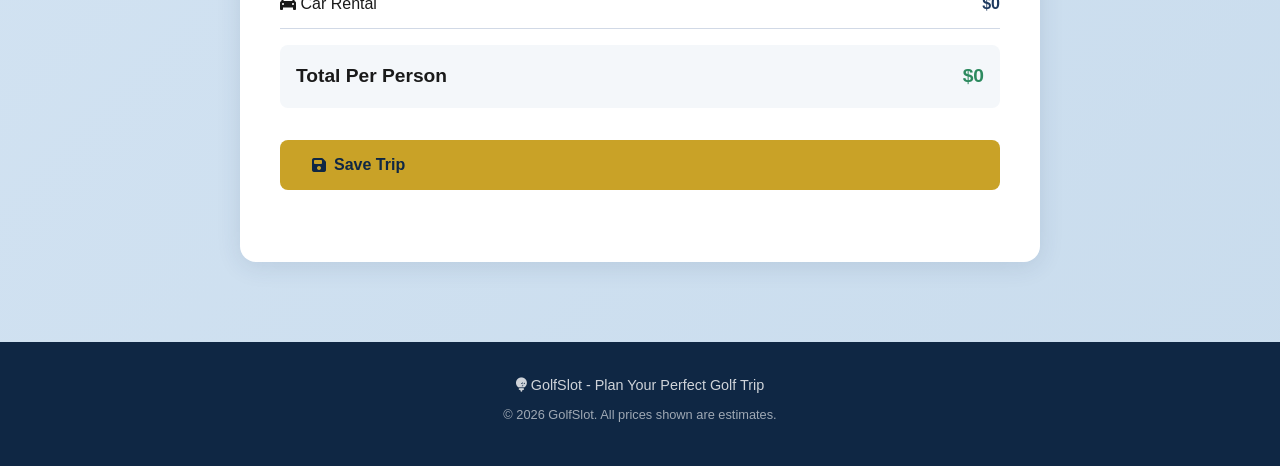
==== commit d86807c4: "Add St George Utah, AI chat assistant, and password protection" ====
--- a/add-trip.html
+++ b/add-trip.html
@@ -35,6 +35,7 @@
                     </a>
                     <ul class="dropdown-menu">
                         <li><a href="scottsdale.html">Scottsdale, Arizona</a></li>
+                        <li><a href="st-george.html">St. George, Utah</a></li>
                         <li><a href="naples.html">Streamsong (via Tampa)</a></li>
                         <li><a href="dallas.html">Dallas/Fort Worth</a></li>
                         <li><a href="orlando.html">Streamsong (via Orlando)</a></li>
@@ -81,6 +82,7 @@
                             <option value="naples">Naples, Florida</option>
                             <option value="dallas">Dallas/Fort Worth, Texas</option>
                             <option value="orlando">Orlando, Florida</option>
+                            <option value="st-george">St. George, Utah</option>
                             <option value="other">Other</option>
                         </select>
                     </div>
@@ -321,7 +323,10 @@
         </div>
     </footer>
 
+    <script src="config.js"></script>
+    <script src="auth.js"></script>
     <script src="navigation.js"></script>
+    <script src="ai-chat.js"></script>
     <script>
         document.addEventListener('DOMContentLoaded', function() {
             let courseCount = 1;
